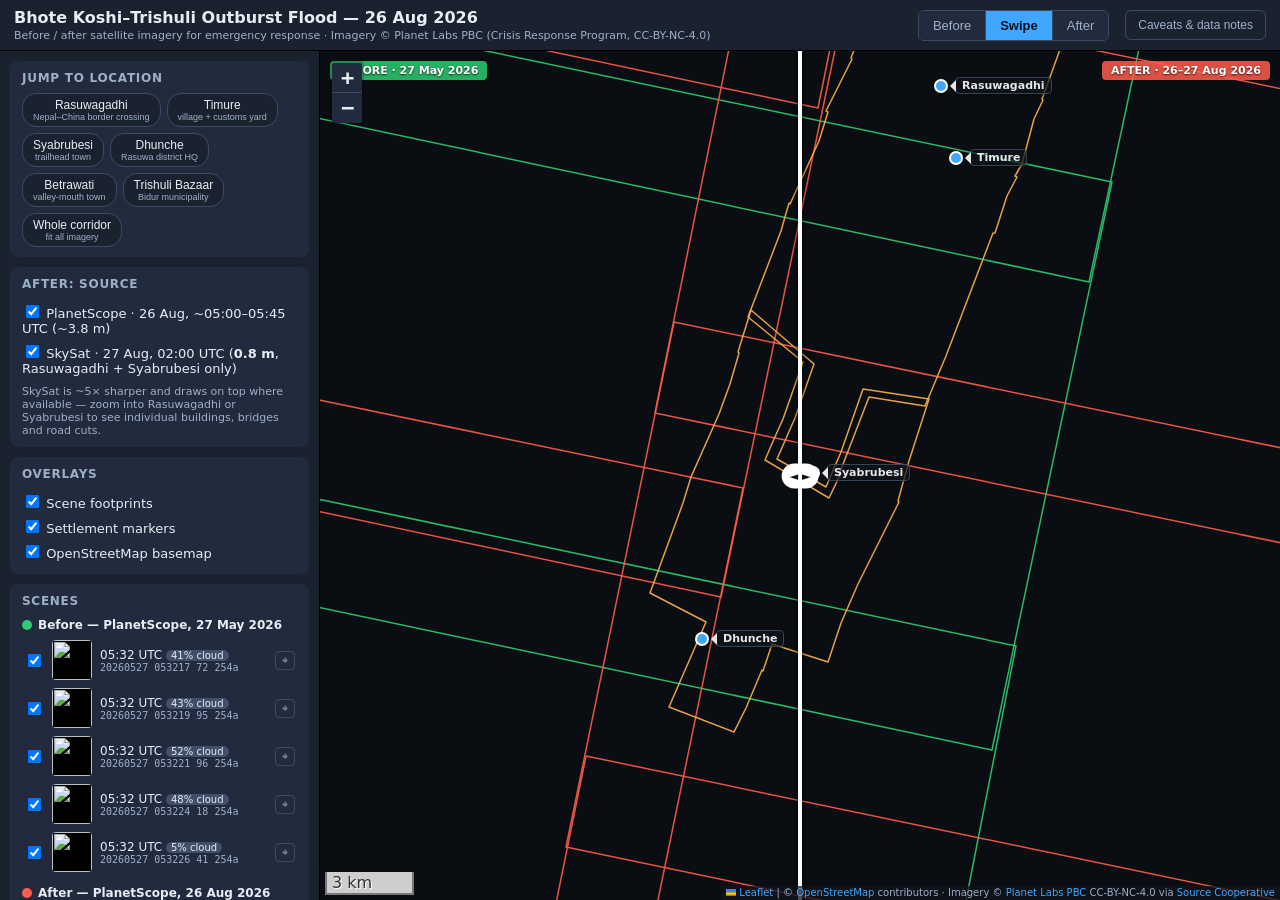
==== index.html @ 84b47427 "Add Nepal outburst flood before/after imagery viewer Static site comparing Planet Crisis Response im" ====
<!DOCTYPE html>
<html lang="en">
<head>
<meta charset="utf-8">
<meta name="viewport" content="width=device-width, initial-scale=1">
<title>Nepal Outburst Flood 2026 — Before / After</title>
<link rel="stylesheet" href="vendor/leaflet/leaflet.css">
<link rel="stylesheet" href="css/style.css">
</head>
<body>

<header id="topbar">
  <div class="title-block">
    <h1>Bhote Koshi–Trishuli Outburst Flood — 26 Aug 2026</h1>
    <p>Before / after satellite imagery for emergency response &middot; Imagery &copy; Planet Labs PBC (Crisis Response Program, CC-BY-NC-4.0)</p>
  </div>
  <div class="mode-switch" role="radiogroup" aria-label="Display mode">
    <button data-mode="before" title="Show only pre-event imagery">Before</button>
    <button data-mode="swipe" class="active" title="Drag the divider to compare">Swipe</button>
    <button data-mode="after" title="Show only post-event imagery">After</button>
  </div>
  <button id="btn-about" title="Data caveats and attribution">Caveats &amp; data notes</button>
</header>

<div id="wrap">
  <aside id="sidebar">
    <section class="panel">
      <h2>Jump to location</h2>
      <div id="poi-list"></div>
    </section>

    <section class="panel">
      <h2>After: source</h2>
      <label class="row"><input type="checkbox" id="chk-after-ps" checked>
        PlanetScope &middot; 26 Aug, ~05:00–05:45 UTC (~3.8 m)</label>
      <label class="row"><input type="checkbox" id="chk-after-sky" checked>
        SkySat &middot; 27 Aug, 02:00 UTC (<b>0.8 m</b>, Rasuwagadhi + Syabrubesi only)</label>
      <p class="hint">SkySat is ~5&times; sharper and draws on top where available — zoom into
      Rasuwagadhi or Syabrubesi to see individual buildings, bridges and road cuts.</p>
    </section>

    <section class="panel">
      <h2>Overlays</h2>
      <label class="row"><input type="checkbox" id="chk-footprints" checked> Scene footprints</label>
      <label class="row"><input type="checkbox" id="chk-pois" checked> Settlement markers</label>
      <label class="row"><input type="checkbox" id="chk-basemap" checked> OpenStreetMap basemap</label>
    </section>

    <section class="panel">
      <h2>Scenes</h2>
      <div id="scene-groups"></div>
    </section>

    <section class="panel warn">
      <h2>⚠ Read before interpreting</h2>
      <ul>
        <li><b>Heavy monsoon cloud.</b> Post-event PlanetScope scenes are 62–93% cloud;
            much of the loss is thin haze through which terrain remains interpretable,
            but always cross-check before tasking teams.</li>
        <li><b>Footprints differ.</b> Some post-event area has no pre-event baseline.</li>
        <li>13 of 14 PlanetScope scenes are flagged <code>quality: test</code> by Planet.</li>
        <li>Not a substitute for ground truth — verify road/bridge status locally
            before routing rescue convoys.</li>
      </ul>
    </section>
  </aside>

  <main id="map-area">
    <div id="map"></div>
    <div id="swipe-labels">
      <span class="tag before-tag">BEFORE &middot; 27 May 2026</span>
      <span class="tag after-tag">AFTER &middot; 26–27 Aug 2026</span>
    </div>
    <div id="swipe-handle" title="Drag to compare before / after"><div class="grip">◄ ►</div></div>
    <div id="status"></div>
  </main>
</div>

<div id="about" class="modal hidden">
  <div class="modal-card">
    <button class="modal-close" aria-label="Close">&times;</button>
    <h2>About this viewer</h2>
    <p>On 26 August 2026 an outburst flood — preliminarily attributed to an ice and rock
    avalanche from a glacier in the upper catchment — swept the Bhote Koshi–Trishuli river
    corridor across the Nepal–China border. This viewer streams Planet satellite imagery
    published through the <a href="https://www.planet.com/disasterdata/" target="_blank" rel="noopener">Planet
    Crisis Response Program</a> directly from
    <a href="https://source.coop/planet/disasterdata/nepal-flash-flood-2026-08-26" target="_blank" rel="noopener">Source
    Cooperative</a> as Cloud-Optimized GeoTIFFs — no server required.</p>
    <h3>Imagery</h3>
    <ul>
      <li><b>Before:</b> 5 PlanetScope scenes, 27 May 2026 (end of dry season), ~3.8 m,
          one strip from Trishuli Bazaar north to the Rasuwagadhi border crossing.</li>
      <li><b>After (PlanetScope):</b> 9 scenes, morning of 26 Aug 2026, ~3.8 m, two swaths.</li>
      <li><b>After (SkySat):</b> 2 collects, 27 Aug 2026 02:00 UTC, ~0.8 m, over the
          Rasuwagadhi border crossing and Syabrubesi.</li>
    </ul>
    <h3>Caveats</h3>
    <ul>
      <li>Cloud cover is significant (monsoon): pre-event 5–52%, post-event PlanetScope
          62–93%, SkySat ~50%. Much of the obscuration is thin haze.</li>
      <li>Post-event PlanetScope swaths extend beyond the single pre-event strip, so some
          post-event area has no baseline; SkySat covers two focal points only.</li>
      <li>13 of the 14 PlanetScope scenes carry <code>quality_category: test</code> in
          Planet's Data API; both SkySat collects are <code>standard</code>.</li>
      <li>Casualty figures in the source dataset are provisional as of 26 Aug 2026.</li>
    </ul>
    <h3>License &amp; attribution</h3>
    <p>Imagery &copy; Planet Labs PBC, licensed
    <a href="https://creativecommons.org/licenses/by-nc/4.0/" target="_blank" rel="noopener">CC-BY-NC-4.0</a>
    (attribution required, non-commercial use only). Basemap &copy;
    <a href="https://www.openstreetmap.org/copyright" target="_blank" rel="noopener">OpenStreetMap</a> contributors.</p>
  </div>
</div>

<script src="vendor/leaflet/leaflet.js"></script>
<script src="vendor/georaster.browser.bundle.min.js"></script>
<script src="vendor/georaster-layer-for-leaflet.min.js"></script>
<script src="js/scenes.js"></script>
<script src="js/app.js"></script>
</body>
</html>
---- vendor/leaflet/leaflet.css ----
/* required styles */

.leaflet-pane,
.leaflet-tile,
.leaflet-marker-icon,
.leaflet-marker-shadow,
.leaflet-tile-container,
.leaflet-pane > svg,
.leaflet-pane > canvas,
.leaflet-zoom-box,
.leaflet-image-layer,
.leaflet-layer {
	position: absolute;
	left: 0;
	top: 0;
	}
.leaflet-container {
	overflow: hidden;
	}
.leaflet-tile,
.leaflet-marker-icon,
.leaflet-marker-shadow {
	-webkit-user-select: none;
	   -moz-user-select: none;
	        user-select: none;
	  -webkit-user-drag: none;
	}
/* Prevents IE11 from highlighting tiles in blue */
.leaflet-tile::selection {
	background: transparent;
}
/* Safari renders non-retina tile on retina better with this, but Chrome is worse */
.leaflet-safari .leaflet-tile {
	image-rendering: -webkit-optimize-contrast;
	}
/* hack that prevents hw layers "stretching" when loading new tiles */
.leaflet-safari .leaflet-tile-container {
	width: 1600px;
	height: 1600px;
	-webkit-transform-origin: 0 0;
	}
.leaflet-marker-icon,
.leaflet-marker-shadow {
	display: block;
	}
/* .leaflet-container svg: reset svg max-width decleration shipped in Joomla! (joomla.org) 3.x */
/* .leaflet-container img: map is broken in FF if you have max-width: 100% on tiles */
.leaflet-container .leaflet-overlay-pane svg {
	max-width: none !important;
	max-height: none !important;
	}
.leaflet-container .leaflet-marker-pane img,
.leaflet-container .leaflet-shadow-pane img,
.leaflet-container .leaflet-tile-pane img,
.leaflet-container img.leaflet-image-layer,
.leaflet-container .leaflet-tile {
	max-width: none !important;
	max-height: none !important;
	width: auto;
	padding: 0;
	}

.leaflet-container img.leaflet-tile {
	/* See: https://bugs.chromium.org/p/chromium/issues/detail?id=600120 */
	mix-blend-mode: plus-lighter;
}

.leaflet-container.leaflet-touch-zoom {
	-ms-touch-action: pan-x pan-y;
	touch-action: pan-x pan-y;
	}
.leaflet-container.leaflet-touch-drag {
	-ms-touch-action: pinch-zoom;
	/* Fallback for FF which doesn't support pinch-zoom */
	touch-action: none;
	touch-action: pinch-zoom;
}
.leaflet-container.leaflet-touch-drag.leaflet-touch-zoom {
	-ms-touch-action: none;
	touch-action: none;
}
.leaflet-container {
	-webkit-tap-highlight-color: transparent;
}
.leaflet-container a {
	-webkit-tap-highlight-color: rgba(51, 181, 229, 0.4);
}
.leaflet-tile {
	filter: inherit;
	visibility: hidden;
	}
.leaflet-tile-loaded {
	visibility: inherit;
	}
.leaflet-zoom-box {
	width: 0;
	height: 0;
	-moz-box-sizing: border-box;
	     box-sizing: border-box;
	z-index: 800;
	}
/* workaround for https://bugzilla.mozilla.org/show_bug.cgi?id=888319 */
.leaflet-overlay-pane svg {
	-moz-user-select: none;
	}

.leaflet-pane         { z-index: 400; }

.leaflet-tile-pane    { z-index: 200; }
.leaflet-overlay-pane { z-index: 400; }
.leaflet-shadow-pane  { z-index: 500; }
.leaflet-marker-pane  { z-index: 600; }
.leaflet-tooltip-pane   { z-index: 650; }
.leaflet-popup-pane   { z-index: 700; }

.leaflet-map-pane canvas { z-index: 100; }
.leaflet-map-pane svg    { z-index: 200; }

.leaflet-vml-shape {
	width: 1px;
	height: 1px;
	}
.lvml {
	behavior: url(#default#VML);
	display: inline-block;
	position: absolute;
	}


/* control positioning */

.leaflet-control {
	position: relative;
	z-index: 800;
	pointer-events: visiblePainted; /* IE 9-10 doesn't have auto */
	pointer-events: auto;
	}
.leaflet-top,
.leaflet-bottom {
	position: absolute;
	z-index: 1000;
	pointer-events: none;
	}
.leaflet-top {
	top: 0;
	}
.leaflet-right {
	right: 0;
	}
.leaflet-bottom {
	bottom: 0;
	}
.leaflet-left {
	left: 0;
	}
.leaflet-control {
	float: left;
	clear: both;
	}
.leaflet-right .leaflet-control {
	float: right;
	}
.leaflet-top .leaflet-control {
	margin-top: 10px;
	}
.leaflet-bottom .leaflet-control {
	margin-bottom: 10px;
	}
.leaflet-left .leaflet-control {
	margin-left: 10px;
	}
.leaflet-right .leaflet-control {
	margin-right: 10px;
	}


/* zoom and fade animations */

.leaflet-fade-anim .leaflet-popup {
	opacity: 0;
	-webkit-transition: opacity 0.2s linear;
	   -moz-transition: opacity 0.2s linear;
	        transition: opacity 0.2s linear;
	}
.leaflet-fade-anim .leaflet-map-pane .leaflet-popup {
	opacity: 1;
	}
.leaflet-zoom-animated {
	-webkit-transform-origin: 0 0;
	    -ms-transform-origin: 0 0;
	        transform-origin: 0 0;
	}
svg.leaflet-zoom-animated {
	will-change: transform;
}

.leaflet-zoom-anim .leaflet-zoom-animated {
	-webkit-transition: -webkit-transform 0.25s cubic-bezier(0,0,0.25,1);
	   -moz-transition:    -moz-transform 0.25s cubic-bezier(0,0,0.25,1);
	        transition:         transform 0.25s cubic-bezier(0,0,0.25,1);
	}
.leaflet-zoom-anim .leaflet-tile,
.leaflet-pan-anim .leaflet-tile {
	-webkit-transition: none;
	   -moz-transition: none;
	        transition: none;
	}

.leaflet-zoom-anim .leaflet-zoom-hide {
	visibility: hidden;
	}


/* cursors */

.leaflet-interactive {
	cursor: pointer;
	}
.leaflet-grab {
	cursor: -webkit-grab;
	cursor:    -moz-grab;
	cursor:         grab;
	}
.leaflet-crosshair,
.leaflet-crosshair .leaflet-interactive {
	cursor: crosshair;
	}
.leaflet-popup-pane,
.leaflet-control {
	cursor: auto;
	}
.leaflet-dragging .leaflet-grab,
.leaflet-dragging .leaflet-grab .leaflet-interactive,
.leaflet-dragging .leaflet-marker-draggable {
	cursor: move;
	cursor: -webkit-grabbing;
	cursor:    -moz-grabbing;
	cursor:         grabbing;
	}

/* marker & overlays interactivity */
.leaflet-marker-icon,
.leaflet-marker-shadow,
.leaflet-image-layer,
.leaflet-pane > svg path,
.leaflet-tile-container {
	pointer-events: none;
	}

.leaflet-marker-icon.leaflet-interactive,
.leaflet-image-layer.leaflet-interactive,
.leaflet-pane > svg path.leaflet-interactive,
svg.leaflet-image-layer.leaflet-interactive path {
	pointer-events: visiblePainted; /* IE 9-10 doesn't have auto */
	pointer-events: auto;
	}

/* visual tweaks */

.leaflet-container {
	background: #ddd;
	outline-offset: 1px;
	}
.leaflet-container a {
	color: #0078A8;
	}
.leaflet-zoom-box {
	border: 2px dotted #38f;
	background: rgba(255,255,255,0.5);
	}


/* general typography */
.leaflet-container {
	font-family: "Helvetica Neue", Arial, Helvetica, sans-serif;
	font-size: 12px;
	font-size: 0.75rem;
	line-height: 1.5;
	}


/* general toolbar styles */

.leaflet-bar {
	box-shadow: 0 1px 5px rgba(0,0,0,0.65);
	border-radius: 4px;
	}
.leaflet-bar a {
	background-color: #fff;
	border-bottom: 1px solid #ccc;
	width: 26px;
	height: 26px;
	line-height: 26px;
	display: block;
	text-align: center;
	text-decoration: none;
	color: black;
	}
.leaflet-bar a,
.leaflet-control-layers-toggle {
	background-position: 50% 50%;
	background-repeat: no-repeat;
	display: block;
	}
.leaflet-bar a:hover,
.leaflet-bar a:focus {
	background-color: #f4f4f4;
	}
.leaflet-bar a:first-child {
	border-top-left-radius: 4px;
	border-top-right-radius: 4px;
	}
.leaflet-bar a:last-child {
	border-bottom-left-radius: 4px;
	border-bottom-right-radius: 4px;
	border-bottom: none;
	}
.leaflet-bar a.leaflet-disabled {
	cursor: default;
	background-color: #f4f4f4;
	color: #bbb;
	}

.leaflet-touch .leaflet-bar a {
	width: 30px;
	height: 30px;
	line-height: 30px;
	}
.leaflet-touch .leaflet-bar a:first-child {
	border-top-left-radius: 2px;
	border-top-right-radius: 2px;
	}
.leaflet-touch .leaflet-bar a:last-child {
	border-bottom-left-radius: 2px;
	border-bottom-right-radius: 2px;
	}

/* zoom control */

.leaflet-control-zoom-in,
.leaflet-control-zoom-out {
	font: bold 18px 'Lucida Console', Monaco, monospace;
	text-indent: 1px;
	}

.leaflet-touch .leaflet-control-zoom-in, .leaflet-touch .leaflet-control-zoom-out  {
	font-size: 22px;
	}


/* layers control */

.leaflet-control-layers {
	box-shadow: 0 1px 5px rgba(0,0,0,0.4);
	background: #fff;
	border-radius: 5px;
	}
.leaflet-control-layers-toggle {
	background-image: url(images/layers.png);
	width: 36px;
	height: 36px;
	}
.leaflet-retina .leaflet-control-layers-toggle {
	background-image: url(images/layers-2x.png);
	background-size: 26px 26px;
	}
.leaflet-touch .leaflet-control-layers-toggle {
	width: 44px;
	height: 44px;
	}
.leaflet-control-layers .leaflet-control-layers-list,
.leaflet-control-layers-expanded .leaflet-control-layers-toggle {
	display: none;
	}
.leaflet-control-layers-expanded .leaflet-control-layers-list {
	display: block;
	position: relative;
	}
.leaflet-control-layers-expanded {
	padding: 6px 10px 6px 6px;
	color: #333;
	background: #fff;
	}
.leaflet-control-layers-scrollbar {
	overflow-y: scroll;
	overflow-x: hidden;
	padding-right: 5px;
	}
.leaflet-control-layers-selector {
	margin-top: 2px;
	position: relative;
	top: 1px;
	}
.leaflet-control-layers label {
	display: block;
	font-size: 13px;
	font-size: 1.08333em;
	}
.leaflet-control-layers-separator {
	height: 0;
	border-top: 1px solid #ddd;
	margin: 5px -10px 5px -6px;
	}

/* Default icon URLs */
.leaflet-default-icon-path { /* used only in path-guessing heuristic, see L.Icon.Default */
	background-image: url(images/marker-icon.png);
	}


/* attribution and scale controls */

.leaflet-container .leaflet-control-attribution {
	background: #fff;
	background: rgba(255, 255, 255, 0.8);
	margin: 0;
	}
.leaflet-control-attribution,
.leaflet-control-scale-line {
	padding: 0 5px;
	color: #333;
	line-height: 1.4;
	}
.leaflet-control-attribution a {
	text-decoration: none;
	}
.leaflet-control-attribution a:hover,
.leaflet-control-attribution a:focus {
	text-decoration: underline;
	}
.leaflet-attribution-flag {
	display: inline !important;
	vertical-align: baseline !important;
	width: 1em;
	height: 0.6669em;
	}
.leaflet-left .leaflet-control-scale {
	margin-left: 5px;
	}
.leaflet-bottom .leaflet-control-scale {
	margin-bottom: 5px;
	}
.leaflet-control-scale-line {
	border: 2px solid #777;
	border-top: none;
	line-height: 1.1;
	padding: 2px 5px 1px;
	white-space: nowrap;
	-moz-box-sizing: border-box;
	     box-sizing: border-box;
	background: rgba(255, 255, 255, 0.8);
	text-shadow: 1px 1px #fff;
	}
.leaflet-control-scale-line:not(:first-child) {
	border-top: 2px solid #777;
	border-bottom: none;
	margin-top: -2px;
	}
.leaflet-control-scale-line:not(:first-child):not(:last-child) {
	border-bottom: 2px solid #777;
	}

.leaflet-touch .leaflet-control-attribution,
.leaflet-touch .leaflet-control-layers,
.leaflet-touch .leaflet-bar {
	box-shadow: none;
	}
.leaflet-touch .leaflet-control-layers,
.leaflet-touch .leaflet-bar {
	border: 2px solid rgba(0,0,0,0.2);
	background-clip: padding-box;
	}


/* popup */

.leaflet-popup {
	position: absolute;
	text-align: center;
	margin-bottom: 20px;
	}
.leaflet-popup-content-wrapper {
	padding: 1px;
	text-align: left;
	border-radius: 12px;
	}
.leaflet-popup-content {
	margin: 13px 24px 13px 20px;
	line-height: 1.3;
	font-size: 13px;
	font-size: 1.08333em;
	min-height: 1px;
	}
.leaflet-popup-content p {
	margin: 17px 0;
	margin: 1.3em 0;
	}
.leaflet-popup-tip-container {
	width: 40px;
	height: 20px;
	position: absolute;
	left: 50%;
	margin-top: -1px;
	margin-left: -20px;
	overflow: hidden;
	pointer-events: none;
	}
.leaflet-popup-tip {
	width: 17px;
	height: 17px;
	padding: 1px;

	margin: -10px auto 0;
	pointer-events: auto;

	-webkit-transform: rotate(45deg);
	   -moz-transform: rotate(45deg);
	    -ms-transform: rotate(45deg);
	        transform: rotate(45deg);
	}
.leaflet-popup-content-wrapper,
.leaflet-popup-tip {
	background: white;
	color: #333;
	box-shadow: 0 3px 14px rgba(0,0,0,0.4);
	}
.leaflet-container a.leaflet-popup-close-button {
	position: absolute;
	top: 0;
	right: 0;
	border: none;
	text-align: center;
	width: 24px;
	height: 24px;
	font: 16px/24px Tahoma, Verdana, sans-serif;
	color: #757575;
	text-decoration: none;
	background: transparent;
	}
.leaflet-container a.leaflet-popup-close-button:hover,
.leaflet-container a.leaflet-popup-close-button:focus {
	color: #585858;
	}
.leaflet-popup-scrolled {
	overflow: auto;
	}

.leaflet-oldie .leaflet-popup-content-wrapper {
	-ms-zoom: 1;
	}
.leaflet-oldie .leaflet-popup-tip {
	width: 24px;
	margin: 0 auto;

	-ms-filter: "progid:DXImageTransform.Microsoft.Matrix(M11=0.70710678, M12=0.70710678, M21=-0.70710678, M22=0.70710678)";
	filter: progid:DXImageTransform.Microsoft.Matrix(M11=0.70710678, M12=0.70710678, M21=-0.70710678, M22=0.70710678);
	}

.leaflet-oldie .leaflet-control-zoom,
.leaflet-oldie .leaflet-control-layers,
.leaflet-oldie .leaflet-popup-content-wrapper,
.leaflet-oldie .leaflet-popup-tip {
	border: 1px solid #999;
	}


/* div icon */

.leaflet-div-icon {
	background: #fff;
	border: 1px solid #666;
	}


/* Tooltip */
/* Base styles for the element that has a tooltip */
.leaflet-tooltip {
	position: absolute;
	padding: 6px;
	background-color: #fff;
	border: 1px solid #fff;
	border-radius: 3px;
	color: #222;
	white-space: nowrap;
	-webkit-user-select: none;
	-moz-user-select: none;
	-ms-user-select: none;
	user-select: none;
	pointer-events: none;
	box-shadow: 0 1px 3px rgba(0,0,0,0.4);
	}
.leaflet-tooltip.leaflet-interactive {
	cursor: pointer;
	pointer-events: auto;
	}
.leaflet-tooltip-top:before,
.leaflet-tooltip-bottom:before,
.leaflet-tooltip-left:before,
.leaflet-tooltip-right:before {
	position: absolute;
	pointer-events: none;
	border: 6px solid transparent;
	background: transparent;
	content: "";
	}

/* Directions */

.leaflet-tooltip-bottom {
	margin-top: 6px;
}
.leaflet-tooltip-top {
	margin-top: -6px;
}
.leaflet-tooltip-bottom:before,
.leaflet-tooltip-top:before {
	left: 50%;
	margin-left: -6px;
	}
.leaflet-tooltip-top:before {
	bottom: 0;
	margin-bottom: -12px;
	border-top-color: #fff;
	}
.leaflet-tooltip-bottom:before {
	top: 0;
	margin-top: -12px;
	margin-left: -6px;
	border-bottom-color: #fff;
	}
.leaflet-tooltip-left {
	margin-left: -6px;
}
.leaflet-tooltip-right {
	margin-left: 6px;
}
.leaflet-tooltip-left:before,
.leaflet-tooltip-right:before {
	top: 50%;
	margin-top: -6px;
	}
.leaflet-tooltip-left:before {
	right: 0;
	margin-right: -12px;
	border-left-color: #fff;
	}
.leaflet-tooltip-right:before {
	left: 0;
	margin-left: -12px;
	border-right-color: #fff;
	}

/* Printing */

@media print {
	/* Prevent printers from removing background-images of controls. */
	.leaflet-control {
		-webkit-print-color-adjust: exact;
		print-color-adjust: exact;
		}
	}
---- css/style.css ----
:root {
  --bg: #10151c;
  --panel: #1a2230;
  --panel2: #212b3d;
  --text: #e8edf4;
  --muted: #9db0c8;
  --accent: #3fa7ff;
  --before: #2ecc71;
  --after: #ff5d4d;
  --warn-bg: #3a2b17;
  --warn-border: #b98722;
}

* { box-sizing: border-box; }
html, body { height: 100%; margin: 0; }
body {
  font-family: system-ui, -apple-system, "Segoe UI", Roboto, sans-serif;
  background: var(--bg);
  color: var(--text);
  display: flex;
  flex-direction: column;
  overflow: hidden;
}

/* ---------- header ---------- */
#topbar {
  display: flex;
  align-items: center;
  gap: 16px;
  padding: 8px 14px;
  background: var(--panel);
  border-bottom: 1px solid #000;
  flex-wrap: wrap;
}
.title-block { flex: 1 1 320px; min-width: 260px; }
#topbar h1 { font-size: 16px; margin: 0; }
#topbar p { font-size: 11px; margin: 2px 0 0; color: var(--muted); }

.mode-switch { display: flex; border: 1px solid #3c4b63; border-radius: 6px; overflow: hidden; }
.mode-switch button {
  background: var(--panel2);
  color: var(--muted);
  border: 0;
  padding: 7px 14px;
  font-size: 13px;
  cursor: pointer;
}
.mode-switch button + button { border-left: 1px solid #3c4b63; }
.mode-switch button.active { background: var(--accent); color: #06121f; font-weight: 600; }

#btn-about {
  background: none;
  border: 1px solid #3c4b63;
  color: var(--muted);
  border-radius: 6px;
  padding: 7px 12px;
  font-size: 12px;
  cursor: pointer;
}
#btn-about:hover { color: var(--text); border-color: var(--accent); }

/* ---------- layout ---------- */
#wrap { flex: 1; display: flex; min-height: 0; }

#sidebar {
  width: 320px;
  min-width: 260px;
  overflow-y: auto;
  background: var(--panel);
  border-right: 1px solid #000;
  padding: 10px;
}
.panel {
  background: var(--panel2);
  border-radius: 8px;
  padding: 10px 12px;
  margin-bottom: 10px;
}
.panel h2 { font-size: 12px; text-transform: uppercase; letter-spacing: .06em; margin: 0 0 8px; color: var(--muted); }
.panel .row { display: block; font-size: 13px; padding: 3px 0; cursor: pointer; }
.panel .hint { font-size: 11px; color: var(--muted); margin: 6px 0 0; }
.panel.warn { background: var(--warn-bg); border: 1px solid var(--warn-border); }
.panel.warn h2 { color: #ffd479; }
.panel.warn ul { margin: 0; padding-left: 18px; font-size: 12px; }
.panel.warn li { margin-bottom: 6px; }
.panel code { font-size: 11px; background: rgba(0,0,0,.35); padding: 1px 4px; border-radius: 3px; }

/* POI buttons */
#poi-list { display: flex; flex-wrap: wrap; gap: 6px; }
#poi-list button {
  background: var(--panel);
  color: var(--text);
  border: 1px solid #3c4b63;
  border-radius: 14px;
  font-size: 12px;
  padding: 4px 10px;
  cursor: pointer;
}
#poi-list button:hover { border-color: var(--accent); color: var(--accent); }
#poi-list button .sub { display: block; font-size: 9px; color: var(--muted); }

/* scene list */
.scene-group h3 {
  font-size: 12px; margin: 10px 0 4px; display: flex; align-items: center; gap: 6px;
}
.scene-group h3 .dot { width: 10px; height: 10px; border-radius: 50%; display: inline-block; }
.scene {
  display: flex; align-items: center; gap: 8px;
  padding: 4px 2px; font-size: 12px; border-radius: 5px;
}
.scene:hover { background: rgba(255,255,255,.05); }
.scene img { width: 40px; height: 40px; object-fit: cover; border-radius: 4px; background: #000; flex: none; }
.scene .meta { flex: 1; min-width: 0; }
.scene .meta .sid { font-family: ui-monospace, monospace; font-size: 10px; color: var(--muted); overflow: hidden; text-overflow: ellipsis; white-space: nowrap; }
.scene .zoom-btn {
  background: none; border: 1px solid #3c4b63; color: var(--muted);
  border-radius: 4px; cursor: pointer; font-size: 11px; padding: 2px 6px; flex: none;
}
.scene .zoom-btn:hover { color: var(--accent); border-color: var(--accent); }
.cloudbadge { font-size: 10px; padding: 0 5px; border-radius: 8px; background: #40506b; }
.cloudbadge.bad { background: #6b4040; }

/* ---------- map area ---------- */
#map-area { position: relative; flex: 1; min-width: 0; }
#map { position: absolute; inset: 0; background: #0a0e13; }

#swipe-handle {
  position: absolute; top: 0; bottom: 0; left: 50%;
  width: 4px; margin-left: -2px;
  background: #fff;
  cursor: ew-resize;
  z-index: 900;
  box-shadow: 0 0 6px rgba(0,0,0,.8);
}
#swipe-handle .grip {
  position: absolute; top: 50%; left: 50%;
  transform: translate(-50%, -50%);
  background: #fff; color: #111;
  font-size: 11px; font-weight: 700;
  padding: 6px 8px; border-radius: 14px;
  white-space: nowrap;
  user-select: none;
}
#swipe-labels .tag {
  position: absolute; top: 10px; z-index: 890;
  font-size: 11px; font-weight: 700;
  padding: 3px 9px; border-radius: 4px; color: #fff;
  text-shadow: 0 1px 2px rgba(0,0,0,.7);
}
.before-tag { left: 10px; background: rgba(46, 204, 113, .85); }
.after-tag { right: 10px; background: rgba(255, 93, 77, .85); }

#status {
  position: absolute; left: 10px; bottom: 10px; z-index: 900;
  background: rgba(16, 21, 28, .85);
  border: 1px solid #3c4b63;
  color: var(--muted);
  font-size: 11px;
  padding: 4px 10px;
  border-radius: 5px;
  max-width: 70%;
}
#status:empty { display: none; }

/* ---------- modal ---------- */
.modal {
  position: fixed; inset: 0; z-index: 2000;
  background: rgba(0,0,0,.6);
  display: flex; align-items: center; justify-content: center;
  padding: 20px;
}
.modal.hidden { display: none; }
.modal-card {
  position: relative;
  background: var(--panel);
  border: 1px solid #3c4b63;
  border-radius: 10px;
  max-width: 640px; max-height: 85vh;
  overflow-y: auto;
  padding: 20px 24px;
  font-size: 13px; line-height: 1.5;
}
.modal-card h2 { margin-top: 0; }
.modal-card a { color: var(--accent); }
.modal-close {
  position: absolute; top: 8px; right: 10px;
  background: none; border: 0; color: var(--muted);
  font-size: 22px; cursor: pointer;
}
.modal-close:hover { color: var(--text); }

/* leaflet dark-ify + popups */
.leaflet-container { font: inherit; }
.leaflet-popup-content-wrapper, .leaflet-popup-tip {
  background: var(--panel); color: var(--text);
}
.leaflet-popup-content { font-size: 12px; margin: 10px 14px; }
.leaflet-popup-content b { color: var(--accent); }
.leaflet-control-attribution {
  background: rgba(16,21,28,.75) !important; color: var(--muted) !important; font-size: 10px;
}
.leaflet-control-attribution a { color: var(--accent) !important; }
.leaflet-bar a { background: var(--panel2); color: var(--text); border-bottom-color: #3c4b63; }
.leaflet-bar a:hover { background: var(--panel); }

.poi-label {
  background: rgba(16,21,28,.8);
  border: 1px solid #3c4b63;
  border-radius: 4px;
  color: #fff;
  font-size: 11px; font-weight: 600;
  padding: 1px 6px;
  white-space: nowrap;
  box-shadow: 0 1px 3px rgba(0,0,0,.6);
}

/* small screens: sidebar collapses under map */
@media (max-width: 760px) {
  #wrap { flex-direction: column; }
  #sidebar { width: 100%; max-height: 40%; order: 2; border-right: 0; border-top: 1px solid #000; }
  #map-area { order: 1; flex: 1; }
}
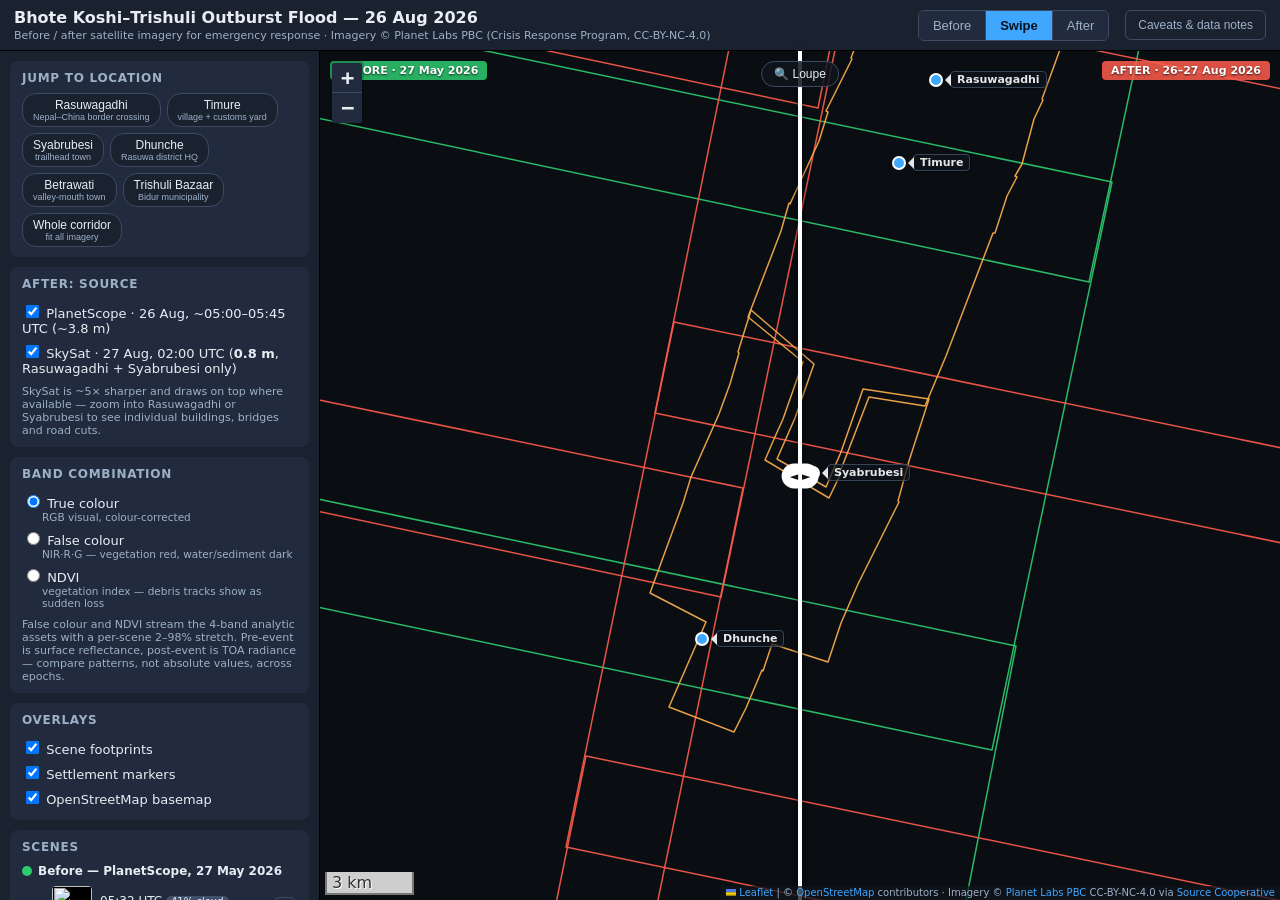
==== commit e5e9b0b5: "Add band combinations, comparison loupe, and deep zoom to viewer - Band combinations: true colour (R" ====
--- a/index.html
+++ b/index.html
@@ -40,6 +40,23 @@
     </section>
 
     <section class="panel">
+      <h2>Band combination</h2>
+      <label class="row"><input type="radio" name="bands" value="visual" checked>
+        True colour <span class="bandnote">RGB visual, colour-corrected</span></label>
+      <label class="row"><input type="radio" name="bands" value="falsecolor">
+        False colour <span class="bandnote">NIR·R·G — vegetation red, water/sediment dark</span></label>
+      <label class="row"><input type="radio" name="bands" value="ndvi">
+        NDVI <span class="bandnote">vegetation index — debris tracks show as sudden loss</span></label>
+      <div id="ndvi-legend" style="display:none">
+        <div class="ndvi-bar"></div>
+        <div class="ndvi-ticks"><span>-1</span><span>0</span><span>+1</span></div>
+      </div>
+      <p class="hint">False colour and NDVI stream the 4-band analytic assets with a per-scene
+      2–98% stretch. Pre-event is surface reflectance, post-event is TOA radiance —
+      compare patterns, not absolute values, across epochs.</p>
+    </section>
+
+    <section class="panel">
       <h2>Overlays</h2>
       <label class="row"><input type="checkbox" id="chk-footprints" checked> Scene footprints</label>
       <label class="row"><input type="checkbox" id="chk-pois" checked> Settlement markers</label>
@@ -72,6 +89,11 @@
       <span class="tag after-tag">AFTER &middot; 26–27 Aug 2026</span>
     </div>
     <div id="swipe-handle" title="Drag to compare before / after"><div class="grip">◄ ►</div></div>
+    <button id="btn-loupe" title="Comparison loupe (L) — magnifies the other epoch under your cursor">🔍 Loupe</button>
+    <div id="loupe">
+      <div id="loupe-map"></div>
+      <span id="loupe-label"></span>
+    </div>
     <div id="status"></div>
   </main>
 </div>
@@ -91,6 +113,15 @@
     <ul>
       <li><b>Before:</b> 5 PlanetScope scenes, 27 May 2026 (end of dry season), ~3.8 m,
           one strip from Trishuli Bazaar north to the Rasuwagadhi border crossing.</li>
+      <li><b>Band combinations:</b> true colour uses the RGB <code>visual</code> assets;
+          false colour (NIR·R·G) and NDVI stream the 4-band analytic assets
+          (<code>analytic_sr</code> pre-event, <code>analytic</code> post-event,
+          <code>pansharpened</code> SkySat) with a per-scene percentile stretch.
+          Because pre-event is surface reflectance and post-event is top-of-atmosphere
+          radiance, compare spatial patterns across epochs, not absolute values.</li>
+      <li><b>Loupe (press L):</b> a magnifier that follows the cursor and shows the
+          <i>other</i> epoch at +2 zoom — hover post-event debris to see what stood
+          there before.</li>
       <li><b>After (PlanetScope):</b> 9 scenes, morning of 26 Aug 2026, ~3.8 m, two swaths.</li>
       <li><b>After (SkySat):</b> 2 collects, 27 Aug 2026 02:00 UTC, ~0.8 m, over the
           Rasuwagadhi border crossing and Syabrubesi.</li>
--- a/css/style.css
+++ b/css/style.css
@@ -150,6 +150,54 @@
 .before-tag { left: 10px; background: rgba(46, 204, 113, .85); }
 .after-tag { right: 10px; background: rgba(255, 93, 77, .85); }
 
+.bandnote { display: block; font-size: 10.5px; color: var(--muted); margin-left: 20px; }
+
+#ndvi-legend { margin: 8px 0 0 20px; max-width: 180px; }
+.ndvi-bar {
+  height: 10px; border-radius: 3px;
+  background: linear-gradient(to right,
+    #6b7f96 0%, #8a7a63 24%, #c9b98a 30%, #d5cf6e 38%, #8fbf5a 48%, #3d8f3d 61%, #1e6b2e 100%);
+}
+.ndvi-ticks { display: flex; justify-content: space-between; font-size: 10px; color: var(--muted); }
+
+#btn-loupe {
+  position: absolute; top: 10px; left: 50%; transform: translateX(-50%);
+  z-index: 900;
+  background: rgba(16, 21, 28, .85);
+  border: 1px solid #3c4b63;
+  color: var(--text);
+  font-size: 12px;
+  padding: 5px 12px;
+  border-radius: 16px;
+  cursor: pointer;
+}
+#btn-loupe:hover { border-color: var(--accent); }
+#btn-loupe.active { background: var(--accent); color: #06121f; border-color: var(--accent); font-weight: 600; }
+
+#loupe {
+  display: none;
+  position: absolute;
+  width: 240px; height: 240px;
+  border-radius: 50%;
+  border: 3px solid #fff;
+  box-shadow: 0 2px 14px rgba(0,0,0,.7);
+  overflow: hidden;
+  z-index: 950;
+  pointer-events: none;
+}
+#loupe-map { position: absolute; inset: 0; background: #0a0e13; }
+#loupe-label {
+  position: absolute;
+  bottom: 18px; left: 50%; transform: translateX(-50%);
+  z-index: 960;
+  font-size: 10px; font-weight: 700; letter-spacing: .05em;
+  color: #fff; padding: 2px 8px; border-radius: 3px;
+  white-space: nowrap;
+  text-shadow: 0 1px 2px rgba(0,0,0,.7);
+}
+#loupe-label.lbl-before { background: rgba(46, 204, 113, .85); }
+#loupe-label.lbl-after { background: rgba(255, 93, 77, .85); }
+
 #status {
   position: absolute; left: 10px; bottom: 10px; z-index: 900;
   background: rgba(16, 21, 28, .85);
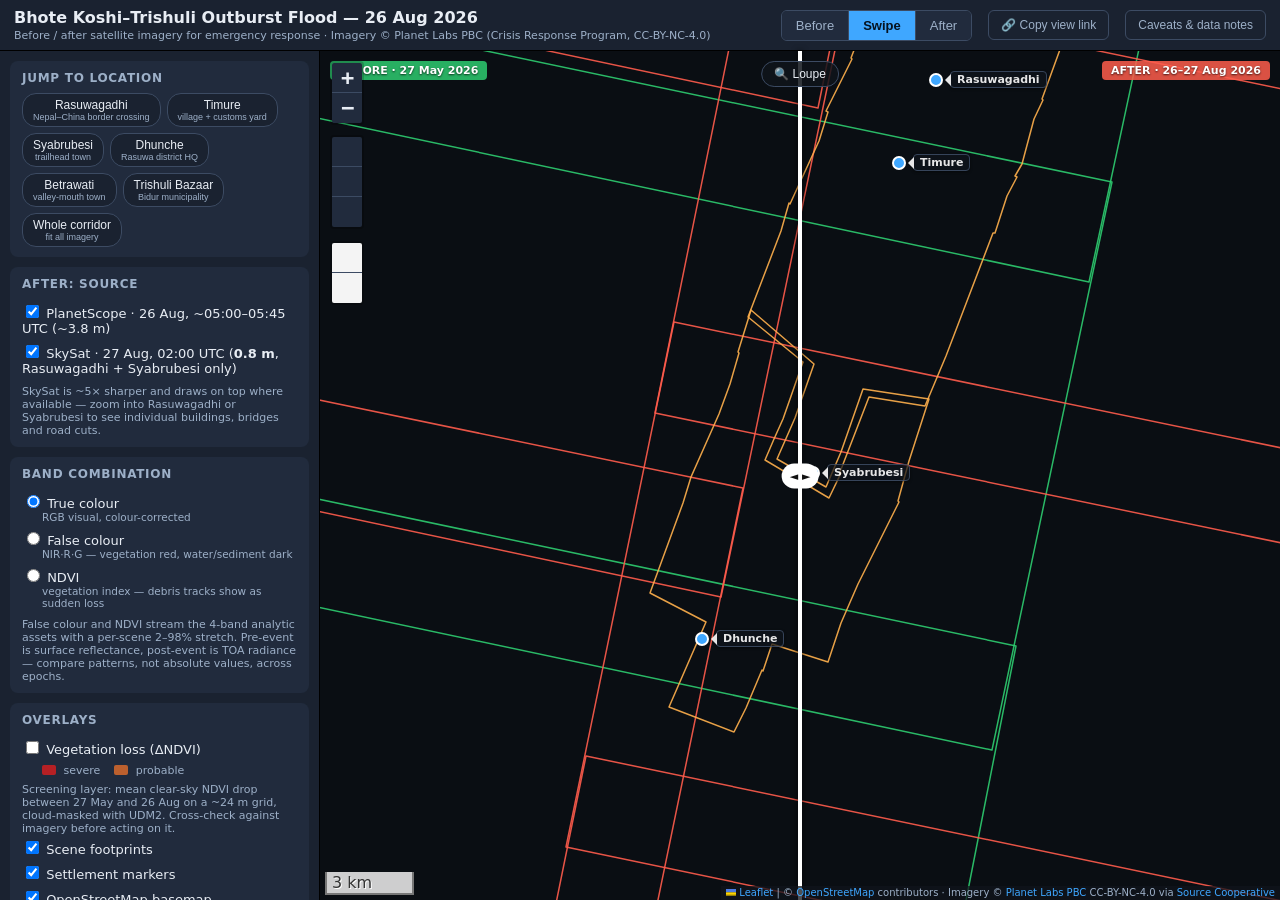
==== commit 5b564b4c: "Add response tools: share links, annotations, NDVI-loss overlay, offline - Shareable view links: URL" ====
--- a/index.html
+++ b/index.html
@@ -5,6 +5,7 @@
 <meta name="viewport" content="width=device-width, initial-scale=1">
 <title>Nepal Outburst Flood 2026 — Before / After</title>
 <link rel="stylesheet" href="vendor/leaflet/leaflet.css">
+<link rel="stylesheet" href="vendor/leaflet-draw/leaflet.draw.css">
 <link rel="stylesheet" href="css/style.css">
 </head>
 <body>
@@ -19,6 +20,7 @@
     <button data-mode="swipe" class="active" title="Drag the divider to compare">Swipe</button>
     <button data-mode="after" title="Show only post-event imagery">After</button>
   </div>
+  <button id="btn-share" title="Copy a link that restores this exact view">🔗 Copy view link</button>
   <button id="btn-about" title="Data caveats and attribution">Caveats &amp; data notes</button>
 </header>
 
@@ -58,9 +60,36 @@
 
     <section class="panel">
       <h2>Overlays</h2>
+      <label class="row"><input type="checkbox" id="chk-change"> Vegetation loss (ΔNDVI)</label>
+      <div class="change-legend">
+        <span><i style="background:rgba(220,30,30,.8)"></i> severe</span>
+        <span><i style="background:rgba(255,120,40,.7)"></i> probable</span>
+      </div>
+      <p class="hint">Screening layer: mean clear-sky NDVI drop between 27 May and 26 Aug on a
+      ~24 m grid, cloud-masked with UDM2. Cross-check against imagery before acting on it.</p>
       <label class="row"><input type="checkbox" id="chk-footprints" checked> Scene footprints</label>
       <label class="row"><input type="checkbox" id="chk-pois" checked> Settlement markers</label>
       <label class="row"><input type="checkbox" id="chk-basemap" checked> OpenStreetMap basemap</label>
+    </section>
+
+    <section class="panel">
+      <h2>Annotations</h2>
+      <p class="hint" style="margin-top:0">Draw markers, lines and areas with the toolbar on the
+      map's left edge. Saved in this browser; exchange them as GeoJSON files.</p>
+      <label class="row">New annotation type:
+        <select id="annot-cat">
+          <option value="hazard">Hazard / damage</option>
+          <option value="blocked">Blocked route</option>
+          <option value="access">Access confirmed</option>
+          <option value="info" selected>Info / other</option>
+        </select>
+      </label>
+      <div class="annot-actions">
+        <button id="btn-annot-export">Export GeoJSON</button>
+        <label class="filebtn">Import<input type="file" id="annot-import" accept=".geojson,.json,application/geo+json"></label>
+        <button id="btn-annot-clear" class="danger">Clear</button>
+      </div>
+      <p class="hint" id="annot-count"></p>
     </section>
 
     <section class="panel">
@@ -145,9 +174,11 @@
 </div>
 
 <script src="vendor/leaflet/leaflet.js"></script>
+<script src="vendor/leaflet-draw/leaflet.draw.js"></script>
 <script src="vendor/georaster.browser.bundle.min.js"></script>
 <script src="vendor/georaster-layer-for-leaflet.min.js"></script>
 <script src="js/scenes.js"></script>
 <script src="js/app.js"></script>
+<script src="js/tools.js"></script>
 </body>
 </html>
--- a/vendor/leaflet-draw/leaflet.draw.css
+++ b/vendor/leaflet-draw/leaflet.draw.css
@@ -0,0 +1,10 @@
+.leaflet-draw-section{position:relative}.leaflet-draw-toolbar{margin-top:12px}.leaflet-draw-toolbar-top{margin-top:0}.leaflet-draw-toolbar-notop a:first-child{border-top-right-radius:0}.leaflet-draw-toolbar-nobottom a:last-child{border-bottom-right-radius:0}.leaflet-draw-toolbar a{background-image:url('images/spritesheet.png');background-image:linear-gradient(transparent,transparent),url('images/spritesheet.svg');background-repeat:no-repeat;background-size:300px 30px;background-clip:padding-box}.leaflet-retina .leaflet-draw-toolbar a{background-image:url('images/spritesheet-2x.png');background-image:linear-gradient(transparent,transparent),url('images/spritesheet.svg')}
+.leaflet-draw a{display:block;text-align:center;text-decoration:none}.leaflet-draw a .sr-only{position:absolute;width:1px;height:1px;padding:0;margin:-1px;overflow:hidden;clip:rect(0,0,0,0);border:0}.leaflet-draw-actions{display:none;list-style:none;margin:0;padding:0;position:absolute;left:26px;top:0;white-space:nowrap}.leaflet-touch .leaflet-draw-actions{left:32px}.leaflet-right .leaflet-draw-actions{right:26px;left:auto}.leaflet-touch .leaflet-right .leaflet-draw-actions{right:32px;left:auto}.leaflet-draw-actions li{display:inline-block}
+.leaflet-draw-actions li:first-child a{border-left:0}.leaflet-draw-actions li:last-child a{-webkit-border-radius:0 4px 4px 0;border-radius:0 4px 4px 0}.leaflet-right .leaflet-draw-actions li:last-child a{-webkit-border-radius:0;border-radius:0}.leaflet-right .leaflet-draw-actions li:first-child a{-webkit-border-radius:4px 0 0 4px;border-radius:4px 0 0 4px}.leaflet-draw-actions a{background-color:#919187;border-left:1px solid #AAA;color:#FFF;font:11px/19px "Helvetica Neue",Arial,Helvetica,sans-serif;line-height:28px;text-decoration:none;padding-left:10px;padding-right:10px;height:28px}
+.leaflet-touch .leaflet-draw-actions a{font-size:12px;line-height:30px;height:30px}.leaflet-draw-actions-bottom{margin-top:0}.leaflet-draw-actions-top{margin-top:1px}.leaflet-draw-actions-top a,.leaflet-draw-actions-bottom a{height:27px;line-height:27px}.leaflet-draw-actions a:hover{background-color:#a0a098}.leaflet-draw-actions-top.leaflet-draw-actions-bottom a{height:26px;line-height:26px}.leaflet-draw-toolbar .leaflet-draw-draw-polyline{background-position:-2px -2px}.leaflet-touch .leaflet-draw-toolbar .leaflet-draw-draw-polyline{background-position:0 -1px}
+.leaflet-draw-toolbar .leaflet-draw-draw-polygon{background-position:-31px -2px}.leaflet-touch .leaflet-draw-toolbar .leaflet-draw-draw-polygon{background-position:-29px -1px}.leaflet-draw-toolbar .leaflet-draw-draw-rectangle{background-position:-62px -2px}.leaflet-touch .leaflet-draw-toolbar .leaflet-draw-draw-rectangle{background-position:-60px -1px}.leaflet-draw-toolbar .leaflet-draw-draw-circle{background-position:-92px -2px}.leaflet-touch .leaflet-draw-toolbar .leaflet-draw-draw-circle{background-position:-90px -1px}
+.leaflet-draw-toolbar .leaflet-draw-draw-marker{background-position:-122px -2px}.leaflet-touch .leaflet-draw-toolbar .leaflet-draw-draw-marker{background-position:-120px -1px}.leaflet-draw-toolbar .leaflet-draw-draw-circlemarker{background-position:-273px -2px}.leaflet-touch .leaflet-draw-toolbar .leaflet-draw-draw-circlemarker{background-position:-271px -1px}.leaflet-draw-toolbar .leaflet-draw-edit-edit{background-position:-152px -2px}.leaflet-touch .leaflet-draw-toolbar .leaflet-draw-edit-edit{background-position:-150px -1px}
+.leaflet-draw-toolbar .leaflet-draw-edit-remove{background-position:-182px -2px}.leaflet-touch .leaflet-draw-toolbar .leaflet-draw-edit-remove{background-position:-180px -1px}.leaflet-draw-toolbar .leaflet-draw-edit-edit.leaflet-disabled{background-position:-212px -2px}.leaflet-touch .leaflet-draw-toolbar .leaflet-draw-edit-edit.leaflet-disabled{background-position:-210px -1px}.leaflet-draw-toolbar .leaflet-draw-edit-remove.leaflet-disabled{background-position:-242px -2px}.leaflet-touch .leaflet-draw-toolbar .leaflet-draw-edit-remove.leaflet-disabled{background-position:-240px -2px}
+.leaflet-mouse-marker{background-color:#fff;cursor:crosshair}.leaflet-draw-tooltip{background:#363636;background:rgba(0,0,0,0.5);border:1px solid transparent;-webkit-border-radius:4px;border-radius:4px;color:#fff;font:12px/18px "Helvetica Neue",Arial,Helvetica,sans-serif;margin-left:20px;margin-top:-21px;padding:4px 8px;position:absolute;visibility:hidden;white-space:nowrap;z-index:6}.leaflet-draw-tooltip:before{border-right:6px solid black;border-right-color:rgba(0,0,0,0.5);border-top:6px solid transparent;border-bottom:6px solid transparent;content:"";position:absolute;top:7px;left:-7px}
+.leaflet-error-draw-tooltip{background-color:#f2dede;border:1px solid #e6b6bd;color:#b94a48}.leaflet-error-draw-tooltip:before{border-right-color:#e6b6bd}.leaflet-draw-tooltip-single{margin-top:-12px}.leaflet-draw-tooltip-subtext{color:#f8d5e4}.leaflet-draw-guide-dash{font-size:1%;opacity:.6;position:absolute;width:5px;height:5px}.leaflet-edit-marker-selected{background-color:rgba(254,87,161,0.1);border:4px dashed rgba(254,87,161,0.6);-webkit-border-radius:4px;border-radius:4px;box-sizing:content-box}
+.leaflet-edit-move{cursor:move}.leaflet-edit-resize{cursor:pointer}.leaflet-oldie .leaflet-draw-toolbar{border:1px solid #999}
--- a/css/style.css
+++ b/css/style.css
@@ -48,7 +48,7 @@
 .mode-switch button + button { border-left: 1px solid #3c4b63; }
 .mode-switch button.active { background: var(--accent); color: #06121f; font-weight: 600; }
 
-#btn-about {
+#btn-about, #btn-share {
   background: none;
   border: 1px solid #3c4b63;
   color: var(--muted);
@@ -57,7 +57,7 @@
   font-size: 12px;
   cursor: pointer;
 }
-#btn-about:hover { color: var(--text); border-color: var(--accent); }
+#btn-about:hover, #btn-share:hover { color: var(--text); border-color: var(--accent); }
 
 /* ---------- layout ---------- */
 #wrap { flex: 1; display: flex; min-height: 0; }
@@ -151,6 +151,41 @@
 .after-tag { right: 10px; background: rgba(255, 93, 77, .85); }
 
 .bandnote { display: block; font-size: 10.5px; color: var(--muted); margin-left: 20px; }
+
+.change-legend { display: flex; gap: 14px; margin: 4px 0 2px 20px; font-size: 11px; color: var(--muted); }
+.change-legend i { display: inline-block; width: 14px; height: 10px; border-radius: 2px; margin-right: 4px; vertical-align: -1px; }
+
+#annot-cat {
+  background: var(--panel);
+  color: var(--text);
+  border: 1px solid #3c4b63;
+  border-radius: 5px;
+  font-size: 12px;
+  padding: 3px 6px;
+  margin-left: 6px;
+}
+.annot-actions { display: flex; gap: 6px; margin-top: 8px; flex-wrap: wrap; }
+.annot-actions button, .annot-actions .filebtn {
+  background: var(--panel);
+  color: var(--text);
+  border: 1px solid #3c4b63;
+  border-radius: 5px;
+  font-size: 12px;
+  padding: 5px 10px;
+  cursor: pointer;
+}
+.annot-actions button:hover, .annot-actions .filebtn:hover { border-color: var(--accent); color: var(--accent); }
+.annot-actions .danger:hover { border-color: #e04545; color: #e04545; }
+.annot-actions .filebtn input { display: none; }
+.annot-del {
+  background: none; border: 1px solid #b95050; color: #e04545;
+  border-radius: 4px; font-size: 11px; padding: 2px 8px; cursor: pointer; margin-top: 4px;
+}
+
+/* leaflet-draw toolbar on dark ground */
+.leaflet-draw-toolbar a { background-color: #e8edf4; }
+.leaflet-draw-actions a { background: var(--panel2); color: var(--text); }
+.leaflet-draw-actions a:hover { background: var(--panel); color: var(--accent); }
 
 #ndvi-legend { margin: 8px 0 0 20px; max-width: 180px; }
 .ndvi-bar {
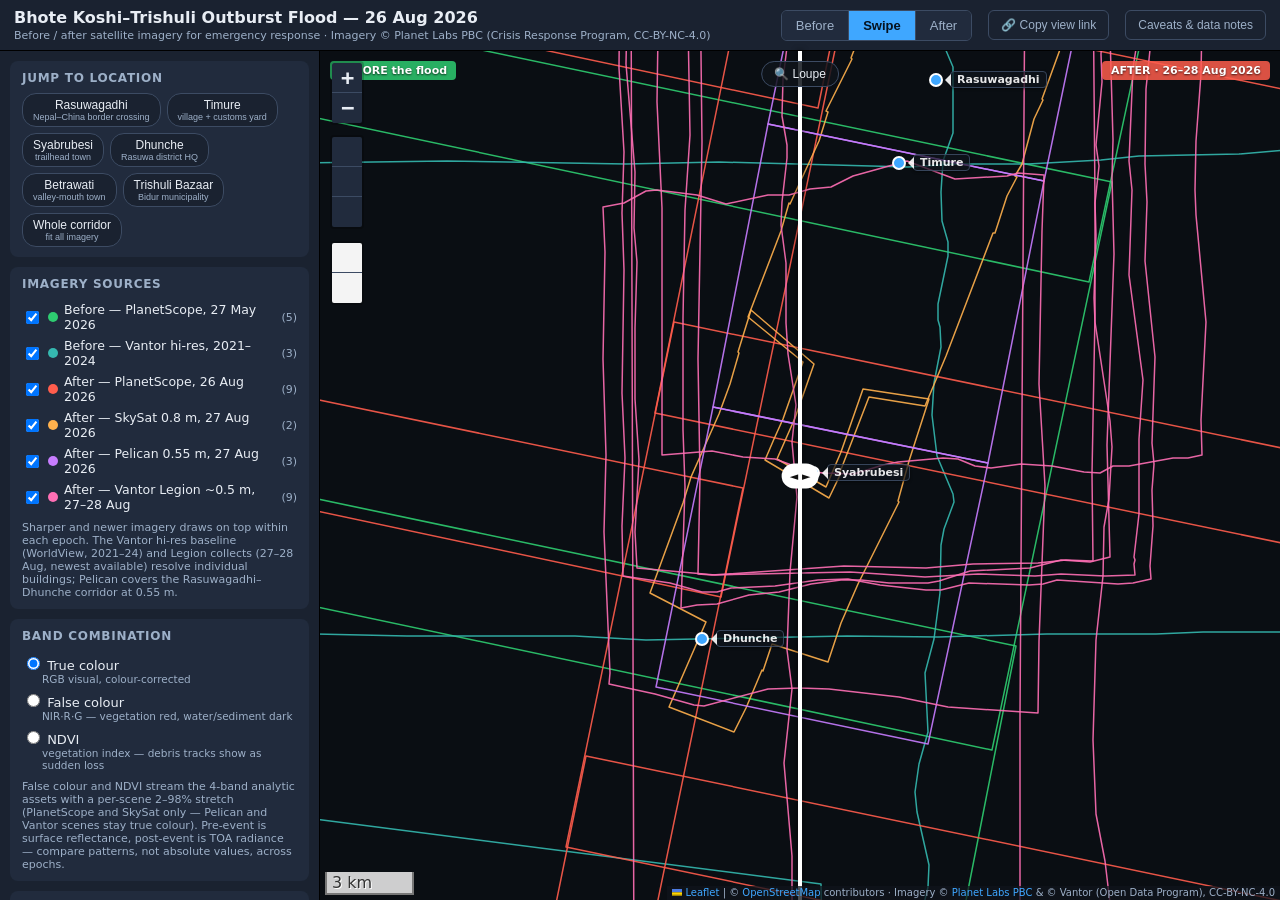
==== commit 2ca4310a: "Add Vantor Open Data and Planet Pelican imagery; fix restructured paths The Planet release was reorg" ====
--- a/index.html
+++ b/index.html
@@ -32,13 +32,11 @@
     </section>
 
     <section class="panel">
-      <h2>After: source</h2>
-      <label class="row"><input type="checkbox" id="chk-after-ps" checked>
-        PlanetScope &middot; 26 Aug, ~05:00–05:45 UTC (~3.8 m)</label>
-      <label class="row"><input type="checkbox" id="chk-after-sky" checked>
-        SkySat &middot; 27 Aug, 02:00 UTC (<b>0.8 m</b>, Rasuwagadhi + Syabrubesi only)</label>
-      <p class="hint">SkySat is ~5&times; sharper and draws on top where available — zoom into
-      Rasuwagadhi or Syabrubesi to see individual buildings, bridges and road cuts.</p>
+      <h2>Imagery sources</h2>
+      <div id="source-toggles"></div>
+      <p class="hint">Sharper and newer imagery draws on top within each epoch. The Vantor
+      hi-res baseline (WorldView, 2021–24) and Legion collects (27–28 Aug, newest available)
+      resolve individual buildings; Pelican covers the Rasuwagadhi–Dhunche corridor at 0.55 m.</p>
     </section>
 
     <section class="panel">
@@ -54,8 +52,9 @@
         <div class="ndvi-ticks"><span>-1</span><span>0</span><span>+1</span></div>
       </div>
       <p class="hint">False colour and NDVI stream the 4-band analytic assets with a per-scene
-      2–98% stretch. Pre-event is surface reflectance, post-event is TOA radiance —
-      compare patterns, not absolute values, across epochs.</p>
+      2–98% stretch (PlanetScope and SkySat only — Pelican and Vantor scenes stay true colour).
+      Pre-event is surface reflectance, post-event is TOA radiance — compare patterns, not
+      absolute values, across epochs.</p>
     </section>
 
     <section class="panel">
@@ -114,8 +113,8 @@
   <main id="map-area">
     <div id="map"></div>
     <div id="swipe-labels">
-      <span class="tag before-tag">BEFORE &middot; 27 May 2026</span>
-      <span class="tag after-tag">AFTER &middot; 26–27 Aug 2026</span>
+      <span class="tag before-tag">BEFORE the flood</span>
+      <span class="tag after-tag">AFTER &middot; 26–28 Aug 2026</span>
     </div>
     <div id="swipe-handle" title="Drag to compare before / after"><div class="grip">◄ ►</div></div>
     <button id="btn-loupe" title="Comparison loupe (L) — magnifies the other epoch under your cursor">🔍 Loupe</button>
@@ -151,9 +150,15 @@
       <li><b>Loupe (press L):</b> a magnifier that follows the cursor and shows the
           <i>other</i> epoch at +2 zoom — hover post-event debris to see what stood
           there before.</li>
+      <li><b>Before (Vantor):</b> 3 WorldView scenes (2021–2024), ~0.5 m hi-res baseline,
+          from the Vantor (formerly Maxar) Open Data Program.</li>
       <li><b>After (PlanetScope):</b> 9 scenes, morning of 26 Aug 2026, ~3.8 m, two swaths.</li>
       <li><b>After (SkySat):</b> 2 collects, 27 Aug 2026 02:00 UTC, ~0.8 m, over the
           Rasuwagadhi border crossing and Syabrubesi.</li>
+      <li><b>After (Pelican):</b> 3 scenes, 27 Aug 2026 06:09 UTC, 0.55 m, covering the
+          Rasuwagadhi–Timure–Syabrubesi–Dhunche corridor.</li>
+      <li><b>After (Vantor Legion):</b> 9 WorldView/Legion collects, 27–28 Aug 2026,
+          ~0.5 m — the newest imagery in the viewer.</li>
     </ul>
     <h3>Caveats</h3>
     <ul>
@@ -166,7 +171,9 @@
       <li>Casualty figures in the source dataset are provisional as of 26 Aug 2026.</li>
     </ul>
     <h3>License &amp; attribution</h3>
-    <p>Imagery &copy; Planet Labs PBC, licensed
+    <p>Imagery &copy; Planet Labs PBC (via the Planet Crisis Response Program) and
+    &copy; Vantor (via the <a href="https://registry.opendata.aws/maxar-open-data/" target="_blank" rel="noopener">Vantor
+    Open Data Program</a>), both licensed
     <a href="https://creativecommons.org/licenses/by-nc/4.0/" target="_blank" rel="noopener">CC-BY-NC-4.0</a>
     (attribution required, non-commercial use only). Basemap &copy;
     <a href="https://www.openstreetmap.org/copyright" target="_blank" rel="noopener">OpenStreetMap</a> contributors.</p>
--- a/css/style.css
+++ b/css/style.css
@@ -103,7 +103,9 @@
 .scene-group h3 {
   font-size: 12px; margin: 10px 0 4px; display: flex; align-items: center; gap: 6px;
 }
-.scene-group h3 .dot { width: 10px; height: 10px; border-radius: 50%; display: inline-block; }
+.dot { width: 10px; height: 10px; border-radius: 50%; display: inline-block; flex: none; }
+.srcn { color: var(--muted); font-size: 11px; }
+#source-toggles .row { display: flex; align-items: center; gap: 6px; font-size: 12.5px; }
 .scene {
   display: flex; align-items: center; gap: 8px;
   padding: 4px 2px; font-size: 12px; border-radius: 5px;
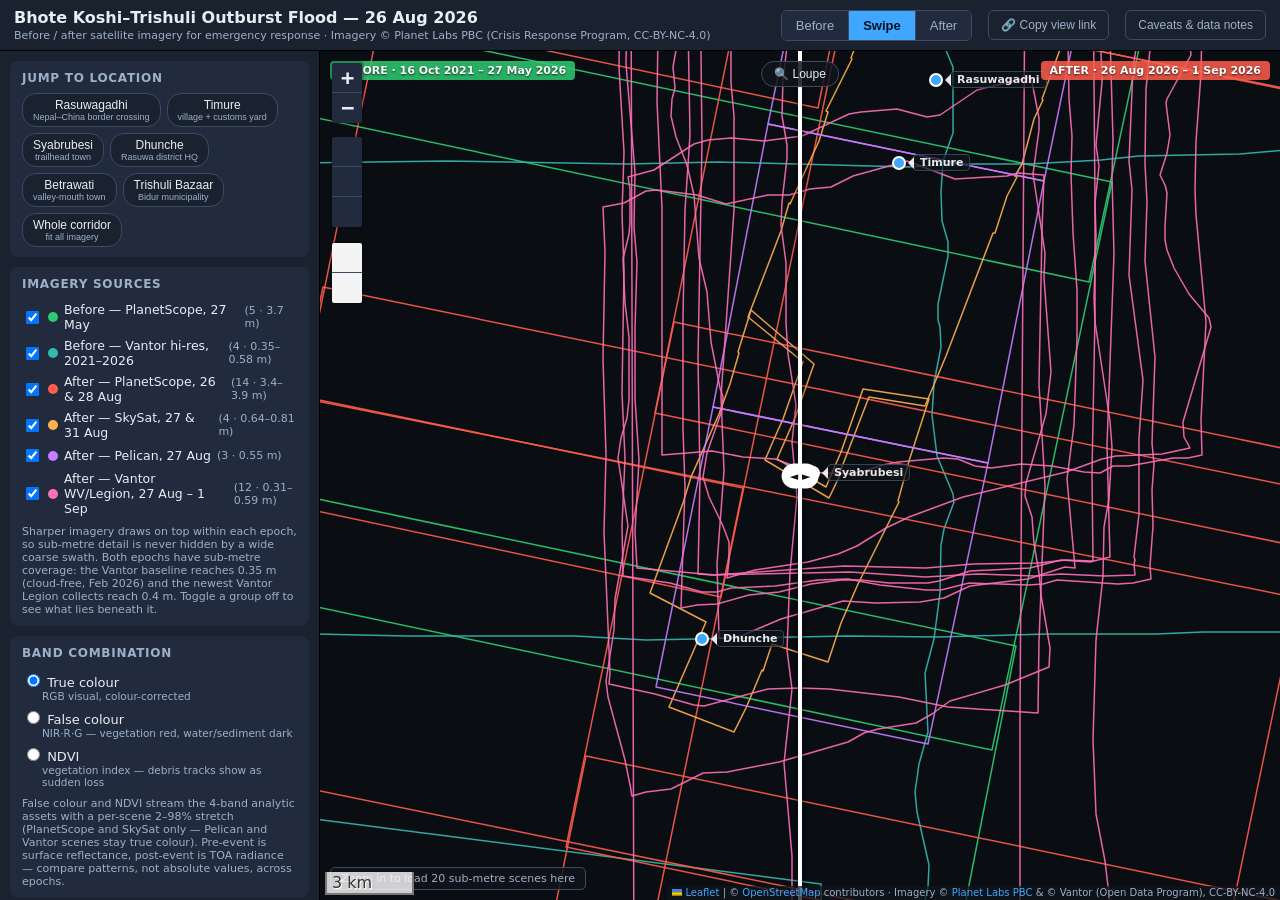
==== commit 1d82bde6: "Update to latest open imagery: 42 scenes, sub-metre on both epochs New since the last update, from b" ====
--- a/index.html
+++ b/index.html
@@ -34,9 +34,10 @@
     <section class="panel">
       <h2>Imagery sources</h2>
       <div id="source-toggles"></div>
-      <p class="hint">Sharper and newer imagery draws on top within each epoch. The Vantor
-      hi-res baseline (WorldView, 2021–24) and Legion collects (27–28 Aug, newest available)
-      resolve individual buildings; Pelican covers the Rasuwagadhi–Dhunche corridor at 0.55 m.</p>
+      <p class="hint">Sharper imagery draws on top within each epoch, so sub-metre detail is
+      never hidden by a wide coarse swath. Both epochs have sub-metre coverage: the Vantor
+      baseline reaches 0.35 m (cloud-free, Feb 2026) and the newest Vantor Legion collects
+      reach 0.4 m. Toggle a group off to see what lies beneath it.</p>
     </section>
 
     <section class="panel">
@@ -139,26 +140,36 @@
     Cooperative</a> as Cloud-Optimized GeoTIFFs — no server required.</p>
     <h3>Imagery</h3>
     <ul>
-      <li><b>Before:</b> 5 PlanetScope scenes, 27 May 2026 (end of dry season), ~3.8 m,
+      <li><b>Before (PlanetScope):</b> 5 scenes, 27 May 2026 (end of dry season), ~3.7 m,
           one strip from Trishuli Bazaar north to the Rasuwagadhi border crossing.</li>
+      <li><b>Before (Vantor):</b> 4 WorldView scenes, 2021–2026, 0.35–0.58 m — including a
+          <b>cloud-free 0.35 m collect from 5 Feb 2026</b>, six months before the flood.</li>
+      <li><b>After (PlanetScope):</b> 14 scenes, 26 and 28 Aug 2026, ~3.8 m, wide swaths
+          covering the whole corridor.</li>
+      <li><b>After (SkySat):</b> 4 collects, 27 and 31 Aug 2026, 0.64–0.81 m.</li>
+      <li><b>After (Pelican):</b> 3 scenes, 27 Aug 2026, 0.55 m, covering the
+          Rasuwagadhi–Timure–Syabrubesi–Dhunche corridor.</li>
+      <li><b>After (Vantor WorldView/Legion):</b> 12 collects, 27 Aug – 1 Sep 2026,
+          0.31–0.59 m — the newest and sharpest imagery in the viewer.</li>
+      <li>The Vantor release also includes a <b>raw stereo pair</b> (27 Aug) for 3D/DSM
+          work, not used by this viewer; derivatives must keep the same licence.</li>
+    </ul>
+    <h3>Tools</h3>
+    <ul>
       <li><b>Band combinations:</b> true colour uses the RGB <code>visual</code> assets;
           false colour (NIR·R·G) and NDVI stream the 4-band analytic assets
           (<code>analytic_sr</code> pre-event, <code>analytic</code> post-event,
           <code>pansharpened</code> SkySat) with a per-scene percentile stretch.
           Because pre-event is surface reflectance and post-event is top-of-atmosphere
-          radiance, compare spatial patterns across epochs, not absolute values.</li>
+          radiance, compare spatial patterns across epochs, not absolute values.
+          Pelican and Vantor scenes stay true colour.</li>
       <li><b>Loupe (press L):</b> a magnifier that follows the cursor and shows the
           <i>other</i> epoch at +2 zoom — hover post-event debris to see what stood
           there before.</li>
-      <li><b>Before (Vantor):</b> 3 WorldView scenes (2021–2024), ~0.5 m hi-res baseline,
-          from the Vantor (formerly Maxar) Open Data Program.</li>
-      <li><b>After (PlanetScope):</b> 9 scenes, morning of 26 Aug 2026, ~3.8 m, two swaths.</li>
-      <li><b>After (SkySat):</b> 2 collects, 27 Aug 2026 02:00 UTC, ~0.8 m, over the
-          Rasuwagadhi border crossing and Syabrubesi.</li>
-      <li><b>After (Pelican):</b> 3 scenes, 27 Aug 2026 06:09 UTC, 0.55 m, covering the
-          Rasuwagadhi–Timure–Syabrubesi–Dhunche corridor.</li>
-      <li><b>After (Vantor Legion):</b> 9 WorldView/Legion collects, 27–28 Aug 2026,
-          ~0.5 m — the newest imagery in the viewer.</li>
+      <li><b>Vegetation loss (ΔNDVI):</b> a precomputed screening layer comparing mean
+          clear-sky NDVI before and after, cloud-masked with UDM2.</li>
+      <li><b>Annotations and view links:</b> mark hazards, blocked routes and confirmed
+          access, exchange them as GeoJSON, and share a link that restores the exact view.</li>
     </ul>
     <h3>Caveats</h3>
     <ul>
